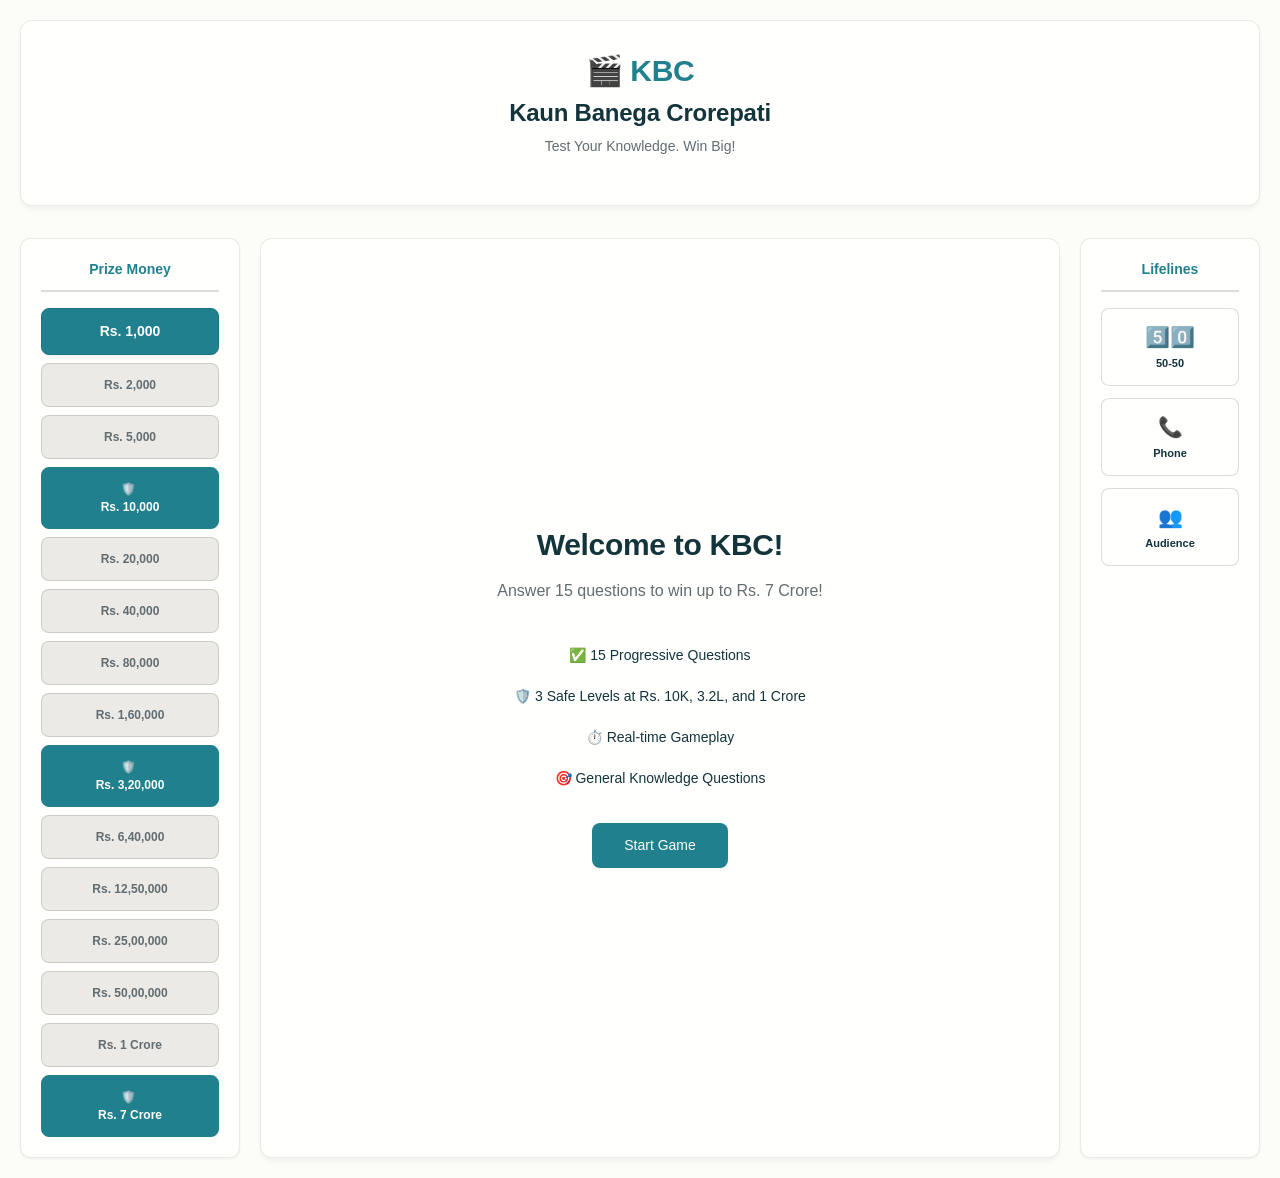
==== index.html @ 1e7955ed "Initial commit - KBC Game" ====
<!DOCTYPE html>
<html lang="en">
<head>
    <meta charset="UTF-8">
    <meta name="viewport" content="width=device-width, initial-scale=1.0">
    <title>Kaun Banega Crorepati - KBC Game</title>
    <link rel="stylesheet" href="style.css">
</head>
<body>
    <div class="container">
        <!-- Header Section -->
        <header class="header">
            <div class="header-content">
                <h1 class="logo">🎬 KBC</h1>
                <h2 class="title">Kaun Banega Crorepati</h2>
                <p class="tagline">Test Your Knowledge. Win Big!</p>
            </div>
        </header>

        <!-- Main Game Container -->
        <div class="game-wrapper">
            <!-- Left Side: Money Levels -->
            <aside class="levels-panel">
                <div class="levels-title">Prize Money</div>
                <div class="levels-container">
                    <div class="level-item current-level" data-level="0" data-amount="1000">
                        <span class="level-amount">Rs. 1,000</span>
                    </div>
                    <div class="level-item" data-level="1" data-amount="2000">
                        <span class="level-amount">Rs. 2,000</span>
                    </div>
                    <div class="level-item" data-level="2" data-amount="5000">
                        <span class="level-amount">Rs. 5,000</span>
                    </div>
                    <div class="level-item safe-level" data-level="3" data-amount="10000">
                        <span class="safe-badge">🛡️</span>
                        <span class="level-amount">Rs. 10,000</span>
                    </div>
                    <div class="level-item" data-level="4" data-amount="20000">
                        <span class="level-amount">Rs. 20,000</span>
                    </div>
                    <div class="level-item" data-level="5" data-amount="40000">
                        <span class="level-amount">Rs. 40,000</span>
                    </div>
                    <div class="level-item" data-level="6" data-amount="80000">
                        <span class="level-amount">Rs. 80,000</span>
                    </div>
                    <div class="level-item" data-level="7" data-amount="160000">
                        <span class="level-amount">Rs. 1,60,000</span>
                    </div>
                    <div class="level-item safe-level" data-level="8" data-amount="320000">
                         <span class="safe-badge">🛡️</span>
                        <span class="level-amount">Rs. 3,20,000</span>
                    </div>
                    <div class="level-item" data-level="9" data-amount="640000">
                        <span class="level-amount">Rs. 6,40,000</span>
                    </div>
                    <div class="level-item" data-level="10" data-amount="1250000">
                        <span class="level-amount">Rs. 12,50,000</span>
                    </div>
                    <div class="level-item" data-level="11" data-amount="2500000">
                        <span class="level-amount">Rs. 25,00,000</span>
                    </div>
                    <div class="level-item" data-level="12" data-amount="5000000">
                        <span class="level-amount">Rs. 50,00,000</span>
                    </div>
                    <div class="level-item" data-level="13" data-amount="10000000">
                        <span class="level-amount">Rs. 1 Crore</span>
                    </div>
                    <div class="level-item safe-level" data-level="14" data-amount="70000000">
                        <span class="safe-badge">🛡️</span>
                        <span class="level-amount">Rs. 7 Crore</span>
                    </div>
                </div>
            </aside>

            <!-- Center: Game Content -->
            <main class="game-content">
                <!-- Start Screen -->
                <section id="startScreen" class="screen active">
                    <div class="start-content">
                        <h2>Welcome to KBC!</h2>
                        <p class="description">Answer 15 questions to win up to Rs. 7 Crore!</p>
                        <ul class="features">
                            <li>✅ 15 Progressive Questions</li>
                            <li>🛡️ 3 Safe Levels at Rs. 10K, 3.2L, and 1 Crore</li>
                            <li>⏱️ Real-time Gameplay</li>
                            <li>🎯 General Knowledge Questions</li>
                        </ul>
                        <button class="btn btn-primary" id="startBtn">Start Game</button>
                    </div>
                </section>

                <!-- Quiz Screen -->
                <section id="quizScreen" class="screen">
                    <div class="question-container">
                        <div class="question-header">
                            <span id="questionNum" class="question-number">Question 1 of 15</span>
                            <span id="currentAmount" class="current-amount">Current: Rs. 1,000</span>
                        </div>
                        <h3 id="questionText" class="question-text">Loading question...</h3>
                    </div>

                    <div class="options-container">
                        <button class="option-btn" data-index="0">
                            <span class="option-label">A</span>
                            <span class="option-text" id="option0">Option 1</span>
                        </button>
                        <button class="option-btn" data-index="1">
                            <span class="option-label">B</span>
                            <span class="option-text" id="option1">Option 2</span>
                        </button>
                        <button class="option-btn" data-index="2">
                            <span class="option-label">C</span>
                            <span class="option-text" id="option2">Option 3</span>
                        </button>
                        <button class="option-btn" data-index="3">
                            <span class="option-label">D</span>
                            <span class="option-text" id="option3">Option 4</span>
                        </button>
                    </div>

                    <div class="controls">
                        <button class="btn btn-secondary" id="quitBtn">Quit Game</button>
                    </div>
                </section>

                <!-- Result Screen -->
                <section id="resultScreen" class="screen">
                    <div class="result-content">
                        <div id="resultIcon" class="result-icon">✅</div>
                        <h2 id="resultTitle">Congratulations!</h2>
                        <p id="resultMessage" class="result-message">Your answer is correct!</p>
                        <div class="result-amount">
                            <p>Amount Won</p>
                            <h3 id="resultAmount">Rs. 1,000</h3>
                        </div>
                        <button class="btn btn-primary" id="nextBtn">Next Question</button>
                    </div>
                </section>

                <!-- Game Over Screen -->
                <section id="gameOverScreen" class="screen">
                    <div class="gameover-content">
                        <div class="gameover-icon">🏆</div>
                        <h2 id="gameOverTitle">Game Over!</h2>
                        <p id="gameOverMessage">You've completed the game!</p>
                        <div class="final-amount">
                            <p>Total Winnings</p>
                            <h3 id="finalAmount">Rs. 1,000</h3>
                        </div>
                        <div class="safe-level-info" id="safeLevelInfo" style="display:none;">
                            <p>Safe Level Reached:</p>
                            <h4 id="safeLevelAmount">Rs. 10,000</h4>
                        </div>
                        <button class="btn btn-primary" id="restartBtn">Play Again</button>
                    </div>
                </section>
            </main>

            <!-- Right Side: Lifelines -->
            <aside class="lifelines-panel">
                <div class="lifelines-title">Lifelines</div>
                <div class="lifelines-container">
                    <button class="lifeline-btn" id="fiftyFiftyBtn" title="Remove 2 wrong options">
                        <span class="lifeline-icon">5️⃣0️⃣</span>
                        <span class="lifeline-name">50-50</span>
                    </button>
                    <button class="lifeline-btn" id="phoneBtn" title="Ask audience">
                        <span class="lifeline-icon">📞</span>
                        <span class="lifeline-name">Phone</span>
                    </button>
                    <button class="lifeline-btn" id="audienceBtn" title="Audience poll">
                        <span class="lifeline-icon">👥</span>
                        <span class="lifeline-name">Audience</span>
                    </button>
                </div>
            </aside>
        </div>
    </div>

    <script src="script.js"></script>
</body>
</html>
---- style.css ----
:root {
  /* Primitive Color Tokens */
  --color-white: rgba(255, 255, 255, 1);
  --color-black: rgba(0, 0, 0, 1);
  --color-cream-50: rgba(252, 252, 249, 1);
  --color-cream-100: rgba(255, 255, 253, 1);
  --color-gray-200: rgba(245, 245, 245, 1);
  --color-gray-300: rgba(167, 169, 169, 1);
  --color-gray-400: rgba(119, 124, 124, 1);
  --color-slate-500: rgba(98, 108, 113, 1);
  --color-brown-600: rgba(94, 82, 64, 1);
  --color-charcoal-700: rgba(31, 33, 33, 1);
  --color-charcoal-800: rgba(38, 40, 40, 1);
  --color-slate-900: rgba(19, 52, 59, 1);
  --color-teal-300: rgba(50, 184, 198, 1);
  --color-teal-400: rgba(45, 166, 178, 1);
  --color-teal-500: rgba(33, 128, 141, 1);
  --color-teal-600: rgba(29, 116, 128, 1);
  --color-teal-700: rgba(26, 104, 115, 1);
  --color-teal-800: rgba(41, 150, 161, 1);
  --color-red-400: rgba(255, 84, 89, 1);
  --color-red-500: rgba(192, 21, 47, 1);
  --color-orange-400: rgba(230, 129, 97, 1);
  --color-orange-500: rgba(168, 75, 47, 1);

  /* RGB versions for opacity control */
  --color-brown-600-rgb: 94, 82, 64;
  --color-teal-500-rgb: 33, 128, 141;
  --color-slate-900-rgb: 19, 52, 59;
  --color-slate-500-rgb: 98, 108, 113;
  --color-red-500-rgb: 192, 21, 47;
  --color-red-400-rgb: 255, 84, 89;
  --color-orange-500-rgb: 168, 75, 47;
  --color-orange-400-rgb: 230, 129, 97;

  /* Background color tokens (Light Mode) */
  --color-bg-1: rgba(59, 130, 246, 0.08); /* Light blue */
  --color-bg-2: rgba(245, 158, 11, 0.08); /* Light yellow */
  --color-bg-3: rgba(34, 197, 94, 0.08); /* Light green */
  --color-bg-4: rgba(239, 68, 68, 0.08); /* Light red */
  --color-bg-5: rgba(147, 51, 234, 0.08); /* Light purple */
  --color-bg-6: rgba(249, 115, 22, 0.08); /* Light orange */
  --color-bg-7: rgba(236, 72, 153, 0.08); /* Light pink */
  --color-bg-8: rgba(6, 182, 212, 0.08); /* Light cyan */

  /* Semantic Color Tokens (Light Mode) */
  --color-background: var(--color-cream-50);
  --color-surface: var(--color-cream-100);
  --color-text: var(--color-slate-900);
  --color-text-secondary: var(--color-slate-500);
  --color-primary: var(--color-teal-500);
  --color-primary-hover: var(--color-teal-600);
  --color-primary-active: var(--color-teal-700);
  --color-secondary: rgba(var(--color-brown-600-rgb), 0.12);
  --color-secondary-hover: rgba(var(--color-brown-600-rgb), 0.2);
  --color-secondary-active: rgba(var(--color-brown-600-rgb), 0.25);
  --color-border: rgba(var(--color-brown-600-rgb), 0.2);
  --color-btn-primary-text: var(--color-cream-50);
  --color-card-border: rgba(var(--color-brown-600-rgb), 0.12);
  --color-card-border-inner: rgba(var(--color-brown-600-rgb), 0.12);
  --color-error: var(--color-red-500);
  --color-success: var(--color-teal-500);
  --color-warning: var(--color-orange-500);
  --color-info: var(--color-slate-500);
  --color-focus-ring: rgba(var(--color-teal-500-rgb), 0.4);
  --color-select-caret: rgba(var(--color-slate-900-rgb), 0.8);

  /* Common style patterns */
  --focus-ring: 0 0 0 3px var(--color-focus-ring);
  --focus-outline: 2px solid var(--color-primary);
  --status-bg-opacity: 0.15;
  --status-border-opacity: 0.25;
  --select-caret-light: url("data:image/svg+xml,%3Csvg xmlns='http://www.w3.org/2000/svg' width='16' height='16' viewBox='0 0 24 24' fill='none' stroke='%23134252' stroke-width='2' stroke-linecap='round' stroke-linejoin='round'%3E%3Cpolyline points='6 9 12 15 18 9'%3E%3C/polyline%3E%3C/svg%3E");
  --select-caret-dark: url("data:image/svg+xml,%3Csvg xmlns='http://www.w3.org/2000/svg' width='16' height='16' viewBox='0 0 24 24' fill='none' stroke='%23f5f5f5' stroke-width='2' stroke-linecap='round' stroke-linejoin='round'%3E%3Cpolyline points='6 9 12 15 18 9'%3E%3C/polyline%3E%3C/svg%3E");

  /* RGB versions for opacity control */
  --color-success-rgb: 33, 128, 141;
  --color-error-rgb: 192, 21, 47;
  --color-warning-rgb: 168, 75, 47;
  --color-info-rgb: 98, 108, 113;

  /* Typography */
  --font-family-base: "FKGroteskNeue", "Geist", "Inter", -apple-system,
    BlinkMacSystemFont, "Segoe UI", Roboto, sans-serif;
  --font-family-mono: "Berkeley Mono", ui-monospace, SFMono-Regular, Menlo,
    Monaco, Consolas, monospace;
  --font-size-xs: 11px;
  --font-size-sm: 12px;
  --font-size-base: 14px;
  --font-size-md: 14px;
  --font-size-lg: 16px;
  --font-size-xl: 18px;
  --font-size-2xl: 20px;
  --font-size-3xl: 24px;
  --font-size-4xl: 30px;
  --font-weight-normal: 400;
  --font-weight-medium: 500;
  --font-weight-semibold: 550;
  --font-weight-bold: 600;
  --line-height-tight: 1.2;
  --line-height-normal: 1.5;
  --letter-spacing-tight: -0.01em;

  /* Spacing */
  --space-0: 0;
  --space-1: 1px;
  --space-2: 2px;
  --space-4: 4px;
  --space-6: 6px;
  --space-8: 8px;
  --space-10: 10px;
  --space-12: 12px;
  --space-16: 16px;
  --space-20: 20px;
  --space-24: 24px;
  --space-32: 32px;

  /* Border Radius */
  --radius-sm: 6px;
  --radius-base: 8px;
  --radius-md: 10px;
  --radius-lg: 12px;
  --radius-full: 9999px;

  /* Shadows */
  --shadow-xs: 0 1px 2px rgba(0, 0, 0, 0.02);
  --shadow-sm: 0 1px 3px rgba(0, 0, 0, 0.04), 0 1px 2px rgba(0, 0, 0, 0.02);
  --shadow-md: 0 4px 6px -1px rgba(0, 0, 0, 0.04),
    0 2px 4px -1px rgba(0, 0, 0, 0.02);
  --shadow-lg: 0 10px 15px -3px rgba(0, 0, 0, 0.04),
    0 4px 6px -2px rgba(0, 0, 0, 0.02);
  --shadow-inset-sm: inset 0 1px 0 rgba(255, 255, 255, 0.15),
    inset 0 -1px 0 rgba(0, 0, 0, 0.03);

  /* Animation */
  --duration-fast: 150ms;
  --duration-normal: 250ms;
  --ease-standard: cubic-bezier(0.16, 1, 0.3, 1);

  /* Layout */
  --container-sm: 640px;
  --container-md: 768px;
  --container-lg: 1024px;
  --container-xl: 1280px;
}

/* Dark mode colors */
@media (prefers-color-scheme: dark) {
  :root {
    /* RGB versions for opacity control (Dark Mode) */
    --color-gray-400-rgb: 119, 124, 124;
    --color-teal-300-rgb: 50, 184, 198;
    --color-gray-300-rgb: 167, 169, 169;
    --color-gray-200-rgb: 245, 245, 245;

    /* Background color tokens (Dark Mode) */
    --color-bg-1: rgba(29, 78, 216, 0.15); /* Dark blue */
    --color-bg-2: rgba(180, 83, 9, 0.15); /* Dark yellow */
    --color-bg-3: rgba(21, 128, 61, 0.15); /* Dark green */
    --color-bg-4: rgba(185, 28, 28, 0.15); /* Dark red */
    --color-bg-5: rgba(107, 33, 168, 0.15); /* Dark purple */
    --color-bg-6: rgba(194, 65, 12, 0.15); /* Dark orange */
    --color-bg-7: rgba(190, 24, 93, 0.15); /* Dark pink */
    --color-bg-8: rgba(8, 145, 178, 0.15); /* Dark cyan */

    /* Semantic Color Tokens (Dark Mode) */
    --color-background: var(--color-charcoal-700);
    --color-surface: var(--color-charcoal-800);
    --color-text: var(--color-gray-200);
    --color-text-secondary: rgba(var(--color-gray-300-rgb), 0.7);
    --color-primary: var(--color-teal-300);
    --color-primary-hover: var(--color-teal-400);
    --color-primary-active: var(--color-teal-800);
    --color-secondary: rgba(var(--color-gray-400-rgb), 0.15);
    --color-secondary-hover: rgba(var(--color-gray-400-rgb), 0.25);
    --color-secondary-active: rgba(var(--color-gray-400-rgb), 0.3);
    --color-border: rgba(var(--color-gray-400-rgb), 0.3);
    --color-error: var(--color-red-400);
    --color-success: var(--color-teal-300);
    --color-warning: var(--color-orange-400);
    --color-info: var(--color-gray-300);
    --color-focus-ring: rgba(var(--color-teal-300-rgb), 0.4);
    --color-btn-primary-text: var(--color-slate-900);
    --color-card-border: rgba(var(--color-gray-400-rgb), 0.2);
    --color-card-border-inner: rgba(var(--color-gray-400-rgb), 0.15);
    --shadow-inset-sm: inset 0 1px 0 rgba(255, 255, 255, 0.1),
      inset 0 -1px 0 rgba(0, 0, 0, 0.15);
    --button-border-secondary: rgba(var(--color-gray-400-rgb), 0.2);
    --color-border-secondary: rgba(var(--color-gray-400-rgb), 0.2);
    --color-select-caret: rgba(var(--color-gray-200-rgb), 0.8);

    /* Common style patterns - updated for dark mode */
    --focus-ring: 0 0 0 3px var(--color-focus-ring);
    --focus-outline: 2px solid var(--color-primary);
    --status-bg-opacity: 0.15;
    --status-border-opacity: 0.25;
    --select-caret-light: url("data:image/svg+xml,%3Csvg xmlns='http://www.w3.org/2000/svg' width='16' height='16' viewBox='0 0 24 24' fill='none' stroke='%23134252' stroke-width='2' stroke-linecap='round' stroke-linejoin='round'%3E%3Cpolyline points='6 9 12 15 18 9'%3E%3C/polyline%3E%3C/svg%3E");
    --select-caret-dark: url("data:image/svg+xml,%3Csvg xmlns='http://www.w3.org/2000/svg' width='16' height='16' viewBox='0 0 24 24' fill='none' stroke='%23f5f5f5' stroke-width='2' stroke-linecap='round' stroke-linejoin='round'%3E%3Cpolyline points='6 9 12 15 18 9'%3E%3C/polyline%3E%3C/svg%3E");

    /* RGB versions for dark mode */
    --color-success-rgb: var(--color-teal-300-rgb);
    --color-error-rgb: var(--color-red-400-rgb);
    --color-warning-rgb: var(--color-orange-400-rgb);
    --color-info-rgb: var(--color-gray-300-rgb);
  }
}

/* Data attribute for manual theme switching */
[data-color-scheme="dark"] {
  /* RGB versions for opacity control (dark mode) */
  --color-gray-400-rgb: 119, 124, 124;
  --color-teal-300-rgb: 50, 184, 198;
  --color-gray-300-rgb: 167, 169, 169;
  --color-gray-200-rgb: 245, 245, 245;

  /* Colorful background palette - Dark Mode */
  --color-bg-1: rgba(29, 78, 216, 0.15); /* Dark blue */
  --color-bg-2: rgba(180, 83, 9, 0.15); /* Dark yellow */
  --color-bg-3: rgba(21, 128, 61, 0.15); /* Dark green */
  --color-bg-4: rgba(185, 28, 28, 0.15); /* Dark red */
  --color-bg-5: rgba(107, 33, 168, 0.15); /* Dark purple */
  --color-bg-6: rgba(194, 65, 12, 0.15); /* Dark orange */
  --color-bg-7: rgba(190, 24, 93, 0.15); /* Dark pink */
  --color-bg-8: rgba(8, 145, 178, 0.15); /* Dark cyan */

  /* Semantic Color Tokens (Dark Mode) */
  --color-background: var(--color-charcoal-700);
  --color-surface: var(--color-charcoal-800);
  --color-text: var(--color-gray-200);
  --color-text-secondary: rgba(var(--color-gray-300-rgb), 0.7);
  --color-primary: var(--color-teal-300);
  --color-primary-hover: var(--color-teal-400);
  --color-primary-active: var(--color-teal-800);
  --color-secondary: rgba(var(--color-gray-400-rgb), 0.15);
  --color-secondary-hover: rgba(var(--color-gray-400-rgb), 0.25);
  --color-secondary-active: rgba(var(--color-gray-400-rgb), 0.3);
  --color-border: rgba(var(--color-gray-400-rgb), 0.3);
  --color-error: var(--color-red-400);
  --color-success: var(--color-teal-300);
  --color-warning: var(--color-orange-400);
  --color-info: var(--color-gray-300);
  --color-focus-ring: rgba(var(--color-teal-300-rgb), 0.4);
  --color-btn-primary-text: var(--color-slate-900);
  --color-card-border: rgba(var(--color-gray-400-rgb), 0.15);
  --color-card-border-inner: rgba(var(--color-gray-400-rgb), 0.15);
  --shadow-inset-sm: inset 0 1px 0 rgba(255, 255, 255, 0.1),
    inset 0 -1px 0 rgba(0, 0, 0, 0.15);
  --color-border-secondary: rgba(var(--color-gray-400-rgb), 0.2);
  --color-select-caret: rgba(var(--color-gray-200-rgb), 0.8);

  /* Common style patterns - updated for dark mode */
  --focus-ring: 0 0 0 3px var(--color-focus-ring);
  --focus-outline: 2px solid var(--color-primary);
  --status-bg-opacity: 0.15;
  --status-border-opacity: 0.25;
  --select-caret-light: url("data:image/svg+xml,%3Csvg xmlns='http://www.w3.org/2000/svg' width='16' height='16' viewBox='0 0 24 24' fill='none' stroke='%23134252' stroke-width='2' stroke-linecap='round' stroke-linejoin='round'%3E%3Cpolyline points='6 9 12 15 18 9'%3E%3C/polyline%3E%3C/svg%3E");
  --select-caret-dark: url("data:image/svg+xml,%3Csvg xmlns='http://www.w3.org/2000/svg' width='16' height='16' viewBox='0 0 24 24' fill='none' stroke='%23f5f5f5' stroke-width='2' stroke-linecap='round' stroke-linejoin='round'%3E%3Cpolyline points='6 9 12 15 18 9'%3E%3C/polyline%3E%3C/svg%3E");

  /* RGB versions for dark mode */
  --color-success-rgb: var(--color-teal-300-rgb);
  --color-error-rgb: var(--color-red-400-rgb);
  --color-warning-rgb: var(--color-orange-400-rgb);
  --color-info-rgb: var(--color-gray-300-rgb);
}

[data-color-scheme="light"] {
  /* RGB versions for opacity control (light mode) */
  --color-brown-600-rgb: 94, 82, 64;
  --color-teal-500-rgb: 33, 128, 141;
  --color-slate-900-rgb: 19, 52, 59;

  /* Semantic Color Tokens (Light Mode) */
  --color-background: var(--color-cream-50);
  --color-surface: var(--color-cream-100);
  --color-text: var(--color-slate-900);
  --color-text-secondary: var(--color-slate-500);
  --color-primary: var(--color-teal-500);
  --color-primary-hover: var(--color-teal-600);
  --color-primary-active: var(--color-teal-700);
  --color-secondary: rgba(var(--color-brown-600-rgb), 0.12);
  --color-secondary-hover: rgba(var(--color-brown-600-rgb), 0.2);
  --color-secondary-active: rgba(var(--color-brown-600-rgb), 0.25);
  --color-border: rgba(var(--color-brown-600-rgb), 0.2);
  --color-btn-primary-text: var(--color-cream-50);
  --color-card-border: rgba(var(--color-brown-600-rgb), 0.12);
  --color-card-border-inner: rgba(var(--color-brown-600-rgb), 0.12);
  --color-error: var(--color-red-500);
  --color-success: var(--color-teal-500);
  --color-warning: var(--color-orange-500);
  --color-info: var(--color-slate-500);
  --color-focus-ring: rgba(var(--color-teal-500-rgb), 0.4);

  /* RGB versions for light mode */
  --color-success-rgb: var(--color-teal-500-rgb);
  --color-error-rgb: var(--color-red-500-rgb);
  --color-warning-rgb: var(--color-orange-500-rgb);
  --color-info-rgb: var(--color-slate-500-rgb);
}

/* Base styles */
html {
  font-size: var(--font-size-base);
  font-family: var(--font-family-base);
  line-height: var(--line-height-normal);
  color: var(--color-text);
  background-color: var(--color-background);
  -webkit-font-smoothing: antialiased;
  box-sizing: border-box;
}

body {
  margin: 0;
  padding: 0;
}

*,
*::before,
*::after {
  box-sizing: inherit;
}

/* Typography */
h1,
h2,
h3,
h4,
h5,
h6 {
  margin: 0;
  font-weight: var(--font-weight-semibold);
  line-height: var(--line-height-tight);
  color: var(--color-text);
  letter-spacing: var(--letter-spacing-tight);
}

h1 {
  font-size: var(--font-size-4xl);
}
h2 {
  font-size: var(--font-size-3xl);
}
h3 {
  font-size: var(--font-size-2xl);
}
h4 {
  font-size: var(--font-size-xl);
}
h5 {
  font-size: var(--font-size-lg);
}
h6 {
  font-size: var(--font-size-md);
}

p {
  margin: 0 0 var(--space-16) 0;
}

a {
  color: var(--color-primary);
  text-decoration: none;
  transition: color var(--duration-fast) var(--ease-standard);
}

a:hover {
  color: var(--color-primary-hover);
}

code,
pre {
  font-family: var(--font-family-mono);
  font-size: calc(var(--font-size-base) * 0.95);
  background-color: var(--color-secondary);
  border-radius: var(--radius-sm);
}

code {
  padding: var(--space-1) var(--space-4);
}

pre {
  padding: var(--space-16);
  margin: var(--space-16) 0;
  overflow: auto;
  border: 1px solid var(--color-border);
}

pre code {
  background: none;
  padding: 0;
}

/* Buttons */
.btn {
  display: inline-flex;
  align-items: center;
  justify-content: center;
  padding: var(--space-8) var(--space-16);
  border-radius: var(--radius-base);
  font-size: var(--font-size-base);
  font-weight: 500;
  line-height: 1.5;
  cursor: pointer;
  transition: all var(--duration-normal) var(--ease-standard);
  border: none;
  text-decoration: none;
  position: relative;
}

.btn:focus-visible {
  outline: none;
  box-shadow: var(--focus-ring);
}

.btn--primary {
  background: var(--color-primary);
  color: var(--color-btn-primary-text);
}

.btn--primary:hover {
  background: var(--color-primary-hover);
}

.btn--primary:active {
  background: var(--color-primary-active);
}

.btn--secondary {
  background: var(--color-secondary);
  color: var(--color-text);
}

.btn--secondary:hover {
  background: var(--color-secondary-hover);
}

.btn--secondary:active {
  background: var(--color-secondary-active);
}

.btn--outline {
  background: transparent;
  border: 1px solid var(--color-border);
  color: var(--color-text);
}

.btn--outline:hover {
  background: var(--color-secondary);
}

.btn--sm {
  padding: var(--space-4) var(--space-12);
  font-size: var(--font-size-sm);
  border-radius: var(--radius-sm);
}

.btn--lg {
  padding: var(--space-10) var(--space-20);
  font-size: var(--font-size-lg);
  border-radius: var(--radius-md);
}

.btn--full-width {
  width: 100%;
}

.btn:disabled {
  opacity: 0.5;
  cursor: not-allowed;
}

/* Form elements */
.form-control {
  display: block;
  width: 100%;
  padding: var(--space-8) var(--space-12);
  font-size: var(--font-size-md);
  line-height: 1.5;
  color: var(--color-text);
  background-color: var(--color-surface);
  border: 1px solid var(--color-border);
  border-radius: var(--radius-base);
  transition: border-color var(--duration-fast) var(--ease-standard),
    box-shadow var(--duration-fast) var(--ease-standard);
}

textarea.form-control {
  font-family: var(--font-family-base);
  font-size: var(--font-size-base);
}

select.form-control {
  padding: var(--space-8) var(--space-12);
  -webkit-appearance: none;
  -moz-appearance: none;
  appearance: none;
  background-image: var(--select-caret-light);
  background-repeat: no-repeat;
  background-position: right var(--space-12) center;
  background-size: 16px;
  padding-right: var(--space-32);
}

/* Add a dark mode specific caret */
@media (prefers-color-scheme: dark) {
  select.form-control {
    background-image: var(--select-caret-dark);
  }
}

/* Also handle data-color-scheme */
[data-color-scheme="dark"] select.form-control {
  background-image: var(--select-caret-dark);
}

[data-color-scheme="light"] select.form-control {
  background-image: var(--select-caret-light);
}

.form-control:focus {
  border-color: var(--color-primary);
  outline: var(--focus-outline);
}

.form-label {
  display: block;
  margin-bottom: var(--space-8);
  font-weight: var(--font-weight-medium);
  font-size: var(--font-size-sm);
}

.form-group {
  margin-bottom: var(--space-16);
}

/* Card component */
.card {
  background-color: var(--color-surface);
  border-radius: var(--radius-lg);
  border: 1px solid var(--color-card-border);
  box-shadow: var(--shadow-sm);
  overflow: hidden;
  transition: box-shadow var(--duration-normal) var(--ease-standard);
}

.card:hover {
  box-shadow: var(--shadow-md);
}

.card__body {
  padding: var(--space-16);
}

.card__header,
.card__footer {
  padding: var(--space-16);
  border-bottom: 1px solid var(--color-card-border-inner);
}

/* Status indicators - simplified with CSS variables */
.status {
  display: inline-flex;
  align-items: center;
  padding: var(--space-6) var(--space-12);
  border-radius: var(--radius-full);
  font-weight: var(--font-weight-medium);
  font-size: var(--font-size-sm);
}

.status--success {
  background-color: rgba(
    var(--color-success-rgb, 33, 128, 141),
    var(--status-bg-opacity)
  );
  color: var(--color-success);
  border: 1px solid
    rgba(var(--color-success-rgb, 33, 128, 141), var(--status-border-opacity));
}

.status--error {
  background-color: rgba(
    var(--color-error-rgb, 192, 21, 47),
    var(--status-bg-opacity)
  );
  color: var(--color-error);
  border: 1px solid
    rgba(var(--color-error-rgb, 192, 21, 47), var(--status-border-opacity));
}

.status--warning {
  background-color: rgba(
    var(--color-warning-rgb, 168, 75, 47),
    var(--status-bg-opacity)
  );
  color: var(--color-warning);
  border: 1px solid
    rgba(var(--color-warning-rgb, 168, 75, 47), var(--status-border-opacity));
}

.status--info {
  background-color: rgba(
    var(--color-info-rgb, 98, 108, 113),
    var(--status-bg-opacity)
  );
  color: var(--color-info);
  border: 1px solid
    rgba(var(--color-info-rgb, 98, 108, 113), var(--status-border-opacity));
}

/* Container layout */
.container {
  width: 100%;
  margin-right: auto;
  margin-left: auto;
  padding-right: var(--space-16);
  padding-left: var(--space-16);
}

@media (min-width: 640px) {
  .container {
    max-width: var(--container-sm);
  }
}
@media (min-width: 768px) {
  .container {
    max-width: var(--container-md);
  }
}
@media (min-width: 1024px) {
  .container {
    max-width: var(--container-lg);
  }
}
@media (min-width: 1280px) {
  .container {
    max-width: var(--container-xl);
  }
}

/* Utility classes */
.flex {
  display: flex;
}
.flex-col {
  flex-direction: column;
}
.items-center {
  align-items: center;
}
.justify-center {
  justify-content: center;
}
.justify-between {
  justify-content: space-between;
}
.gap-4 {
  gap: var(--space-4);
}
.gap-8 {
  gap: var(--space-8);
}
.gap-16 {
  gap: var(--space-16);
}

.m-0 {
  margin: 0;
}
.mt-8 {
  margin-top: var(--space-8);
}
.mb-8 {
  margin-bottom: var(--space-8);
}
.mx-8 {
  margin-left: var(--space-8);
  margin-right: var(--space-8);
}
.my-8 {
  margin-top: var(--space-8);
  margin-bottom: var(--space-8);
}

.p-0 {
  padding: 0;
}
.py-8 {
  padding-top: var(--space-8);
  padding-bottom: var(--space-8);
}
.px-8 {
  padding-left: var(--space-8);
  padding-right: var(--space-8);
}
.py-16 {
  padding-top: var(--space-16);
  padding-bottom: var(--space-16);
}
.px-16 {
  padding-left: var(--space-16);
  padding-right: var(--space-16);
}

.block {
  display: block;
}
.hidden {
  display: none;
}

/* Accessibility */
.sr-only {
  position: absolute;
  width: 1px;
  height: 1px;
  padding: 0;
  margin: -1px;
  overflow: hidden;
  clip: rect(0, 0, 0, 0);
  white-space: nowrap;
  border-width: 0;
}

:focus-visible {
  outline: var(--focus-outline);
  outline-offset: 2px;
}

/* Dark mode specifics */
[data-color-scheme="dark"] .btn--outline {
  border: 1px solid var(--color-border-secondary);
}

@font-face {
  font-family: 'FKGroteskNeue';
  src: url('https://r2cdn.perplexity.ai/fonts/FKGroteskNeue.woff2')
    format('woff2');
}

/* END PERPLEXITY DESIGN SYSTEM */
* {
    margin: 0;
    padding: 0;
    box-sizing: border-box;
}

body {
    font-family: var(--font-family-base);
    background: var(--color-background);
    min-height: 100vh;
    color: var(--color-text);
}

.container {
    max-width: 1400px;
    margin: 0 auto;
    padding: var(--space-20);
}

/* Header Styles */
.header {
    background: var(--color-surface);
    border-radius: var(--radius-lg);
    padding: var(--space-32);
    text-align: center;
    margin-bottom: var(--space-32);
    box-shadow: var(--shadow-md);
    border: 1px solid var(--color-card-border);
}

.logo {
    font-size: var(--font-size-4xl);
    font-weight: var(--font-weight-bold);
    color: var(--color-primary);
    letter-spacing: var(--letter-spacing-tight);
}

.title {
    font-size: var(--font-size-3xl);
    color: var(--color-text);
    margin-top: var(--space-10);
    font-weight: var(--font-weight-semibold);
}

.tagline {
    font-size: var(--font-size-base);
    color: var(--color-text-secondary);
    margin-top: var(--space-8);
    font-weight: var(--font-weight-medium);
}

/* Game Wrapper */
.game-wrapper {
    display: grid;
    grid-template-columns: 220px 1fr 180px;
    gap: var(--space-20);
    min-height: 600px;
}

/* Levels Panel */
.levels-panel {
    background: var(--color-surface);
    border-radius: var(--radius-md);
    padding: var(--space-20);
    box-shadow: var(--shadow-sm);
    border: 1px solid var(--color-card-border);
    display: flex;
    flex-direction: column;
}

.levels-title {
    font-size: var(--font-size-base);
    font-weight: var(--font-weight-semibold);
    color: var(--color-primary);
    text-align: center;
    margin-bottom: var(--space-16);
    padding-bottom: var(--space-10);
    border-bottom: 2px solid var(--color-border);
}

.levels-container {
    flex: 1;
    display: flex;
    flex-direction: column;
    gap: var(--space-8);
    overflow-y: auto;
}

.level-item {
    padding: var(--space-12);
    border-radius: var(--radius-base);
    font-size: var(--font-size-sm);
    font-weight: var(--font-weight-semibold);
    background: var(--color-secondary);
    border: 1px solid var(--color-border);
    cursor: pointer;
    transition: all var(--duration-normal) var(--ease-standard);
    text-align: center;
    color: var(--color-text-secondary);
}

.level-item:hover {
    background: var(--color-secondary-hover);
    transform: translateX(5px);
}

.level-item.current-level {
    background: var(--color-primary);
    color: var(--color-btn-primary-text);
    border: 1px solid var(--color-primary-hover);
    box-shadow: var(--shadow-md);
    font-size: var(--font-size-md);
}

.level-item.safe-level {
    background: var(--color-success);
    color: var(--color-btn-primary-text);
    border: 1px solid var(--color-success);
}

.safe-badge {
    margin-right: var(--space-4);
}

.level-amount {
    display: block;
    word-break: break-word;
}

/* Game Content */
.game-content {
    background: var(--color-surface);
    border-radius: var(--radius-lg);
    padding: var(--space-32);
    box-shadow: var(--shadow-md);
    border: 1px solid var(--color-card-border);
    display: flex;
    align-items: center;
    justify-content: center;
}

.screen {
    display: none;
    width: 100%;
    animation: fadeIn 0.5s var(--ease-standard);
}

.screen.active {
    display: block;
}

@keyframes fadeIn {
    from {
        opacity: 0;
        transform: translateY(10px);
    }
    to {
        opacity: 1;
        transform: translateY(0);
    }
}

/* Start Screen */
.start-content {
    text-align: center;
    width: 100%;
}

.start-content h2 {
    font-size: var(--font-size-4xl);
    color: var(--color-text);
    margin-bottom: var(--space-16);
    font-weight: var(--font-weight-semibold);
}

.description {
    font-size: var(--font-size-lg);
    color: var(--color-text-secondary);
    margin-bottom: var(--space-32);
    line-height: var(--line-height-normal);
}

.features {
    list-style: none;
    margin: var(--space-24) 0;
    font-size: var(--font-size-base);
}

.features li {
    padding: var(--space-10) 0;
    color: var(--color-text);
    font-weight: var(--font-weight-medium);
}

/* Question Screen */
.question-container {
    width: 100%;
    margin-bottom: var(--space-32);
}

.question-header {
    display: flex;
    justify-content: space-between;
    align-items: center;
    margin-bottom: var(--space-20);
    padding-bottom: var(--space-16);
    border-bottom: 1px solid var(--color-border);
}

.question-number {
    font-size: var(--font-size-sm);
    color: var(--color-text-secondary);
    font-weight: var(--font-weight-semibold);
}

.current-amount {
    font-size: var(--font-size-sm);
    color: var(--color-primary);
    font-weight: var(--font-weight-bold);
}

.question-text {
    font-size: var(--font-size-2xl);
    color: var(--color-text);
    line-height: var(--line-height-normal);
    margin: 0;
    font-weight: var(--font-weight-medium);
}

/* Options Container */
.options-container {
    display: grid;
    grid-template-columns: 1fr 1fr;
    gap: var(--space-16);
    margin-bottom: var(--space-32);
}

.option-btn {
    padding: var(--space-20);
    border: 1px solid var(--color-border);
    border-radius: var(--radius-md);
    background: var(--color-surface);
    cursor: pointer;
    display: flex;
    align-items: center;
    gap: var(--space-16);
    transition: all var(--duration-normal) var(--ease-standard);
    font-size: var(--font-size-base);
}

.option-btn:hover {
    border-color: var(--color-primary);
    background: var(--color-secondary);
    transform: translateY(-2px);
    box-shadow: var(--shadow-md);
}

.option-btn.disabled {
    opacity: 0.5;
    pointer-events: none;
}


.option-btn.hidden {
    opacity: 0;
    pointer-events: none;
    display: none;
}

.option-btn.selected {
    border-color: var(--color-primary);
    background: var(--color-secondary);
    font-weight: var(--font-weight-semibold);
}

.option-btn.correct {
    border-color: var(--color-success);
    background: rgba(var(--color-success-rgb), 0.1);
    color: var(--color-success);
}

.option-btn.wrong {
    border-color: var(--color-error);
    background: rgba(var(--color-error-rgb), 0.1);
    color: var(--color-error);
}

.option-label {
    display: flex;
    align-items: center;
    justify-content: center;
    width: 40px;
    height: 40px;
    background: var(--color-primary);
    color: var(--color-btn-primary-text);
    border-radius: var(--radius-full);
    font-weight: var(--font-weight-bold);
    flex-shrink: 0;
}

.option-btn.selected .option-label,
.option-btn.correct .option-label,
.option-btn.wrong .option-label {
    background: inherit;
    color: inherit;
}

.option-text {
    text-align: left;
    line-height: var(--line-height-normal);
}

/* Result Screen */
.result-content,
.gameover-content {
    text-align: center;
    width: 100%;
}

.result-icon {
    font-size: 80px;
    margin-bottom: var(--space-20);
    animation: bounce 0.6s var(--ease-standard);
}

@keyframes bounce {
    0%, 100% { transform: translateY(0); }
    50% { transform: translateY(-20px); }
}

.result-content h2,
.gameover-content h2 {
    font-size: var(--font-size-4xl);
    color: var(--color-text);
    margin-bottom: var(--space-10);
    font-weight: var(--font-weight-semibold);
}

.result-message {
    font-size: var(--font-size-lg);
    color: var(--color-text-secondary);
    margin-bottom: var(--space-32);
    line-height: var(--line-height-normal);
}

.result-amount,
.final-amount {
    background: var(--color-secondary);
    padding: var(--space-20);
    border-radius: var(--radius-md);
    margin-bottom: var(--space-32);
    border: 1px solid var(--color-border);
}

.result-amount p,
.final-amount p {
    font-size: var(--font-size-sm);
    color: var(--color-text-secondary);
    margin-bottom: var(--space-10);
}

.result-amount h3,
.final-amount h3 {
    font-size: var(--font-size-3xl);
    color: var(--color-primary);
    margin: 0;
    font-weight: var(--font-weight-bold);
}

.gameover-icon {
    font-size: 80px;
    margin-bottom: var(--space-20);
}

.safe-level-info {
    background: rgba(var(--color-success-rgb), 0.1);
    padding: var(--space-20);
    border-radius: var(--radius-md);
    margin-bottom: var(--space-32);
    color: var(--color-success);
    border: 1px solid var(--color-success);
}

.safe-level-info p {
    margin: 0 0 var(--space-10) 0;
    font-size: var(--font-size-sm);
}

.safe-level-info h4 {
    margin: 0;
    font-size: var(--font-size-2xl);
    font-weight: var(--font-weight-bold);
}

/* Buttons */
.btn {
    padding: var(--space-12) var(--space-32);
    border: none;
    border-radius: var(--radius-base);
    font-size: var(--font-size-base);
    font-weight: var(--font-weight-medium);
    cursor: pointer;
    transition: all var(--duration-normal) var(--ease-standard);
}

.btn-primary {
    background: var(--color-primary);
    color: var(--color-btn-primary-text);
}

.btn-primary:hover {
    background: var(--color-primary-hover);
    transform: translateY(-2px);
    box-shadow: var(--shadow-md);
}

.btn-primary:active {
    background: var(--color-primary-active);
}

.btn-primary:focus-visible {
    outline: none;
    box-shadow: var(--focus-ring);
}

.btn-secondary {
    background: var(--color-secondary);
    color: var(--color-text);
    border: 1px solid var(--color-border);
}

.btn-secondary:hover {
    background: var(--color-secondary-hover);
}

.btn-secondary:active {
    background: var(--color-secondary-active);
}

.btn-secondary:focus-visible {
    outline: none;
    box-shadow: var(--focus-ring);
}

.controls {
    display: flex;
    justify-content: center;
    gap: var(--space-16);
}

/* Lifelines Panel */
.lifelines-panel {
    background: var(--color-surface);
    border-radius: var(--radius-md);
    padding: var(--space-20);
    box-shadow: var(--shadow-sm);
    border: 1px solid var(--color-card-border);
    display: flex;
    flex-direction: column;
}

.lifelines-title {
    font-size: var(--font-size-base);
    font-weight: var(--font-weight-semibold);
    color: var(--color-primary);
    text-align: center;
    margin-bottom: var(--space-16);
    padding-bottom: var(--space-10);
    border-bottom: 2px solid var(--color-border);
}

.lifelines-container {
    display: flex;
    flex-direction: column;
    gap: var(--space-12);
}

.lifeline-btn {
    padding: var(--space-16);
    border: 1px solid var(--color-border);
    border-radius: var(--radius-base);
    background: var(--color-surface);
    cursor: pointer;
    transition: all var(--duration-normal) var(--ease-standard);
    display: flex;
    flex-direction: column;
    align-items: center;
    gap: var(--space-8);
}

.lifeline-btn:hover:not(:disabled) {
    border-color: var(--color-primary);
    background: var(--color-secondary);
    transform: translateY(-2px);
}

.lifeline-btn:disabled {
    opacity: 0.4;
    cursor: not-allowed;
    background: var(--color-secondary);
}

.lifeline-icon {
    font-size: var(--font-size-2xl);
}

.lifeline-name {
    font-size: var(--font-size-xs);
    font-weight: var(--font-weight-semibold);
    color: var(--color-text);
}

.lifeline-btn:disabled .lifeline-name {
    color: var(--color-text-secondary);
}

/* Responsive Design */
@media (max-width: 1024px) {
    .game-wrapper {
        grid-template-columns: 1fr;
    }

    .levels-panel,
    .lifelines-panel {
        display: none;
    }

    .options-container {
        grid-template-columns: 1fr;
    }
}

@media (max-width: 768px) {
    .container {
        padding: var(--space-10);
    }

    .header {
        padding: var(--space-20);
        margin-bottom: var(--space-20);
    }

    .logo {
        font-size: var(--font-size-3xl);
    }

    .title {
        font-size: var(--font-size-2xl);
    }

    .game-content {
        padding: var(--space-20);
    }

    .question-text {
        font-size: var(--font-size-lg);
    }

    .option-btn {
        padding: var(--space-16);
        font-size: var(--font-size-sm);
    }

    .result-icon,
    .gameover-icon {
        font-size: 60px;
    }
}

@media (max-width: 480px) {
    .container {
        padding: var(--space-8);
    }

    .header {
        padding: var(--space-16);
        margin-bottom: var(--space-16);
        border-radius: var(--radius-base);
    }

    .logo {
        font-size: var(--font-size-2xl);
    }

    .title {
        font-size: var(--font-size-xl);
    }

    .tagline {
        font-size: var(--font-size-sm);
    }

    .game-content {
        padding: var(--space-16);
        border-radius: var(--radius-base);
    }

    .start-content h2 {
        font-size: var(--font-size-2xl);
    }

    .description {
        font-size: var(--font-size-base);
    }

    .features {
        font-size: var(--font-size-sm);
    }

    .question-text {
        font-size: var(--font-size-base);
    }

    .option-btn {
        padding: var(--space-12);
        gap: var(--space-12);
    }

    .option-label {
        width: 32px;
        height: 32px;
        font-size: var(--font-size-sm);
    }

    .option-text {
        font-size: var(--font-size-sm);
    }

    .result-content h2,
    .gameover-content h2 {
        font-size: var(--font-size-2xl);
    }

    .result-message {
        font-size: var(--font-size-base);
    }

    .result-amount h3,
    .final-amount h3 {
        font-size: var(--font-size-xl);
    }

    .result-icon,
    .gameover-icon {
        font-size: 48px;
    }

    .btn {
        padding: var(--space-10) var(--space-20);
        font-size: var(--font-size-sm);
    }

    .controls {
        flex-direction: column;
        gap: var(--space-12);
    }

    .controls .btn {
        width: 100%;
    }
}

/* Scrollbar Styling */
.levels-container::-webkit-scrollbar {
    width: 6px;
}

.levels-container::-webkit-scrollbar-track {
    background: var(--color-secondary);
    border-radius: var(--radius-md);
}

.levels-container::-webkit-scrollbar-thumb {
    background: var(--color-primary);
    border-radius: var(--radius-md);
}

.levels-container::-webkit-scrollbar-thumb:hover {
    background: var(--color-primary-hover);
}
@keyframes fadeOut {
    from { opacity: 1; transform: scale(1); }
    to { opacity: 0; transform: scale(0.8); }
}

.lifeline-modal {
    position: fixed;
    top: 0;
    left: 0;
    width: 100%;
    height: 100%;
    background: rgba(0, 0, 0, 0.7);
    display: flex;
    align-items: center;
    justify-content: center;
    z-index: 1000;
    animation: modalFadeIn 0.3s ease;
}

@keyframes modalFadeIn {
    from { opacity: 0; }
    to { opacity: 1; }
}

.lifeline-modal-content {
    background: white;
    border-radius: 15px;
    box-shadow: 0 20px 60px rgba(0, 0, 0, 0.3);
    max-width: 500px;
    width: 90%;
}

.modal-header {
    display: flex;
    align-items: center;
    gap: 15px;
    padding: 20px;
    border-bottom: 2px solid #e0e0e0;
    background: linear-gradient(135deg, #667eea 0%, #764ba2 100%);
    color: white;
    border-radius: 15px 15px 0 0;
}

.modal-icon { font-size: 32px; }

.modal-header h3 {
    flex: 1;
    margin: 0;
    font-size: 20px;
    color: white;
}

.modal-close {
    background: none;
    border: none;
    font-size: 24px;
    cursor: pointer;
    color: white;
}

.modal-body { padding: 25px; }

.poll-container {
    display: flex;
    flex-direction: column;
    gap: 15px;
}

.poll-item {
    padding: 12px;
    border-radius: 8px;
    background: #f5f5f5;
}

.poll-option {
    display: flex;
    gap: 10px;
    align-items: center;
}

.poll-label {
    background: #667eea;
    color: white;
    width: 28px;
    height: 28px;
    border-radius: 50%;
    display: flex;
    align-items: center;
    justify-content: center;
    font-weight: 700;
    font-size: 12px;
}

.poll-bar-container {
    background: #e0e0e0;
    border-radius: 20px;
    height: 28px;
    overflow: hidden;
    margin-top: 8px;
}

.poll-bar {
    height: 100%;
    display: flex;
    align-items: center;
    justify-content: flex-end;
    padding-right: 10px;
    transition: width 0.6s ease;
}

.poll-percentage {
    color: white;
    font-weight: 700;
    font-size: 12px;
}

.enhanced-notification {
    position: fixed;
    top: 20px;
    right: 20px;
    background: white;
    border-radius: 10px;
    box-shadow: 0 8px 25px rgba(0, 0, 0, 0.15);
    padding: 16px 20px;
    max-width: 350px;
    z-index: 999;
    opacity: 0;
    transform: translateX(400px);
    transition: all 0.3s ease;
}

.enhanced-notification.show {
    opacity: 1;
    transform: translateX(0);
}

.notification-content {
    display: flex;
    align-items: flex-start;
    gap: 12px;
}

.notification-icon { font-size: 24px; }

.notification-text h4 { margin: 0 0 4px 0; font-size: 14px; }
.notification-text p { margin: 0; font-size: 12px; color: #666; }

.enhanced-notification.success { border-left: 4px solid #43e97b; }
.enhanced-notification.error { border-left: 4px solid #ff6b6b; }
.phone-modal p {
    color: #444;
}
/* ===== Audience Poll Universal Fix ===== */

.lifeline-modal,
.poll-modal {
  color: #222;
}

.lifeline-modal p,
.poll-modal p {
  color: #444 !important;
  opacity: 1 !important;
}

.poll-subtitle,
.audience-subtitle {
  color: #555 !important;
  font-weight: 500;
}

.poll-hint,
.audience-hint {
  color: #666 !important;
  font-size: 0.85rem;
}

/* Progress bars */
.poll-bar {
  background: #e6e6e6;
}

.poll-fill {
  color: #fff;
  font-weight: 600;
}

/* Fix empty-looking bars */
.poll-fill:not([style*="width:0"]) {
  min-width: 28px;
}

/* Hidden means REALLY hidden */
.option-btn.hidden {
  display: none !important;
}
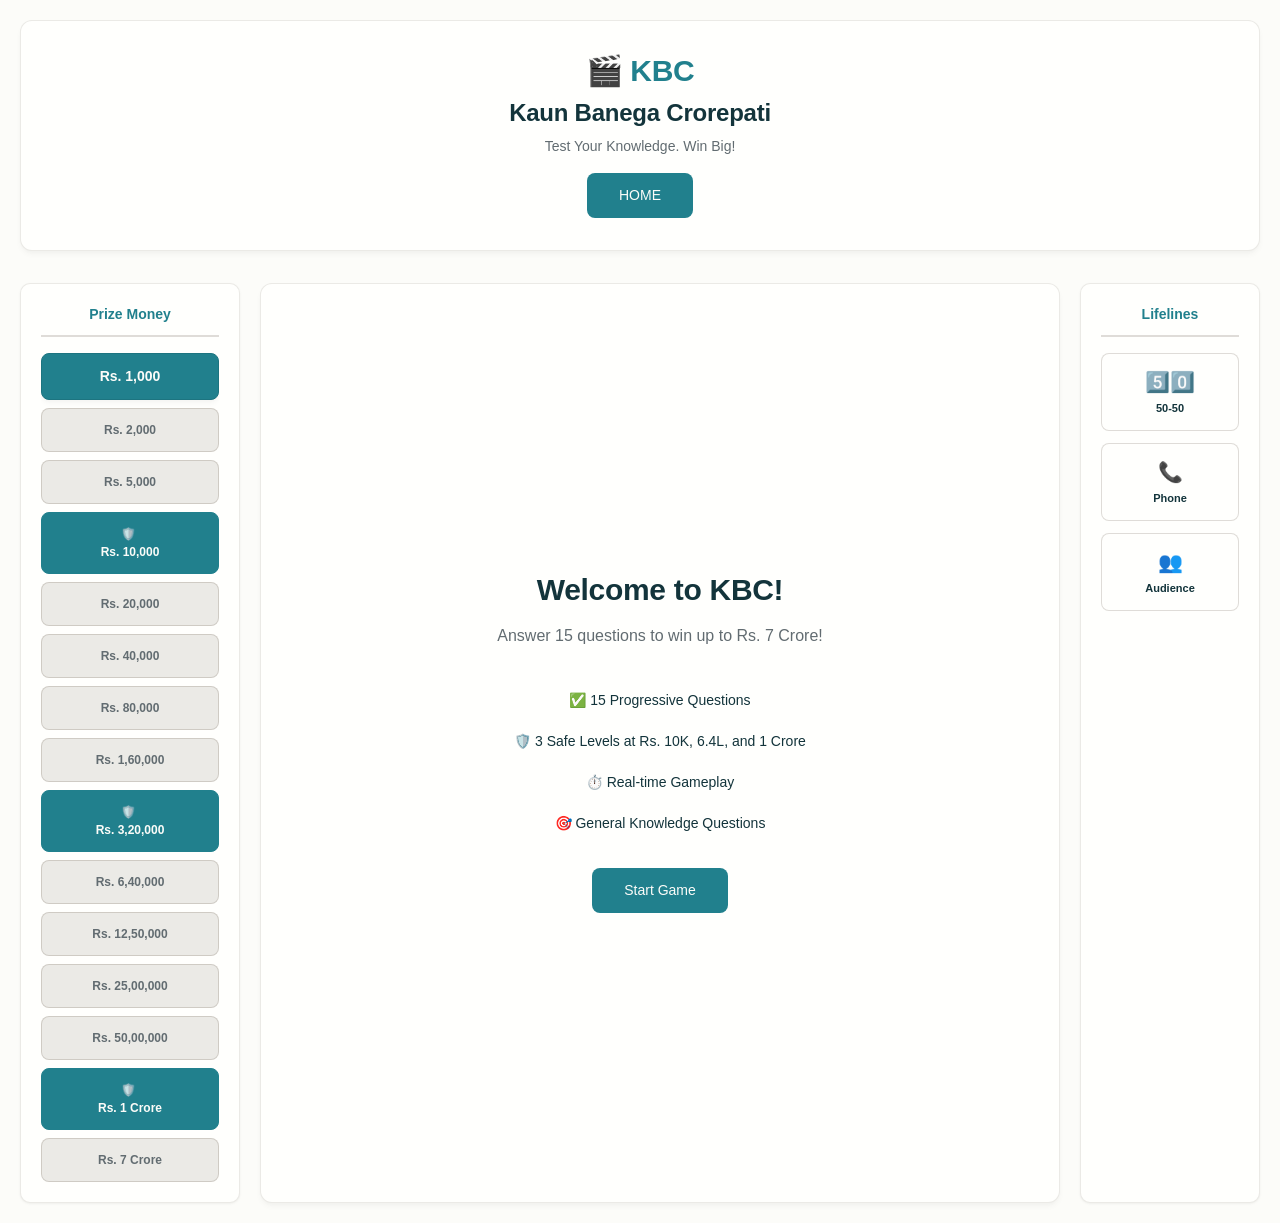
==== commit fe69dff9: "DONE" ====
--- a/index.html
+++ b/index.html
@@ -14,6 +14,7 @@
                 <h1 class="logo">🎬 KBC</h1>
                 <h2 class="title">Kaun Banega Crorepati</h2>
                 <p class="tagline">Test Your Knowledge. Win Big!</p>
+                <button class="btn btn-primary" onclick="window.location.href='index.html'">HOME</button>
             </div>
         </header>
 
@@ -49,7 +50,7 @@
                         <span class="level-amount">Rs. 1,60,000</span>
                     </div>
                     <div class="level-item safe-level" data-level="8" data-amount="320000">
-                         <span class="safe-badge">🛡️</span>
+                        <span class="safe-badge">🛡️</span>
                         <span class="level-amount">Rs. 3,20,000</span>
                     </div>
                     <div class="level-item" data-level="9" data-amount="640000">
@@ -64,11 +65,11 @@
                     <div class="level-item" data-level="12" data-amount="5000000">
                         <span class="level-amount">Rs. 50,00,000</span>
                     </div>
-                    <div class="level-item" data-level="13" data-amount="10000000">
+                    <div class="level-item safe-level" data-level="13" data-amount="10000000">
+                        <span class="safe-badge">🛡️</span>
                         <span class="level-amount">Rs. 1 Crore</span>
                     </div>
-                    <div class="level-item safe-level" data-level="14" data-amount="70000000">
-                        <span class="safe-badge">🛡️</span>
+                    <div class="level-item" data-level="14" data-amount="70000000">
                         <span class="level-amount">Rs. 7 Crore</span>
                     </div>
                 </div>
@@ -83,7 +84,7 @@
                         <p class="description">Answer 15 questions to win up to Rs. 7 Crore!</p>
                         <ul class="features">
                             <li>✅ 15 Progressive Questions</li>
-                            <li>🛡️ 3 Safe Levels at Rs. 10K, 3.2L, and 1 Crore</li>
+                            <li>🛡️ 3 Safe Levels at Rs. 10K, 6.4L, and 1 Crore</li>
                             <li>⏱️ Real-time Gameplay</li>
                             <li>🎯 General Knowledge Questions</li>
                         </ul>
@@ -153,7 +154,11 @@
                             <p>Safe Level Reached:</p>
                             <h4 id="safeLevelAmount">Rs. 10,000</h4>
                         </div>
-                        <button class="btn btn-primary" id="restartBtn">Play Again</button>
+                        <!-- <button class="btn btn-primary" id="restartBtn">Play Again</button> -->
+                         <button class="btn btn-primary" id="restartBtn">Play Again</button>
+
+                        
+                        
                     </div>
                 </section>
             </main>
--- a/style.css
+++ b/style.css
@@ -1613,4 +1613,4 @@
 /* Hidden means REALLY hidden */
 .option-btn.hidden {
   display: none !important;
-}
+}
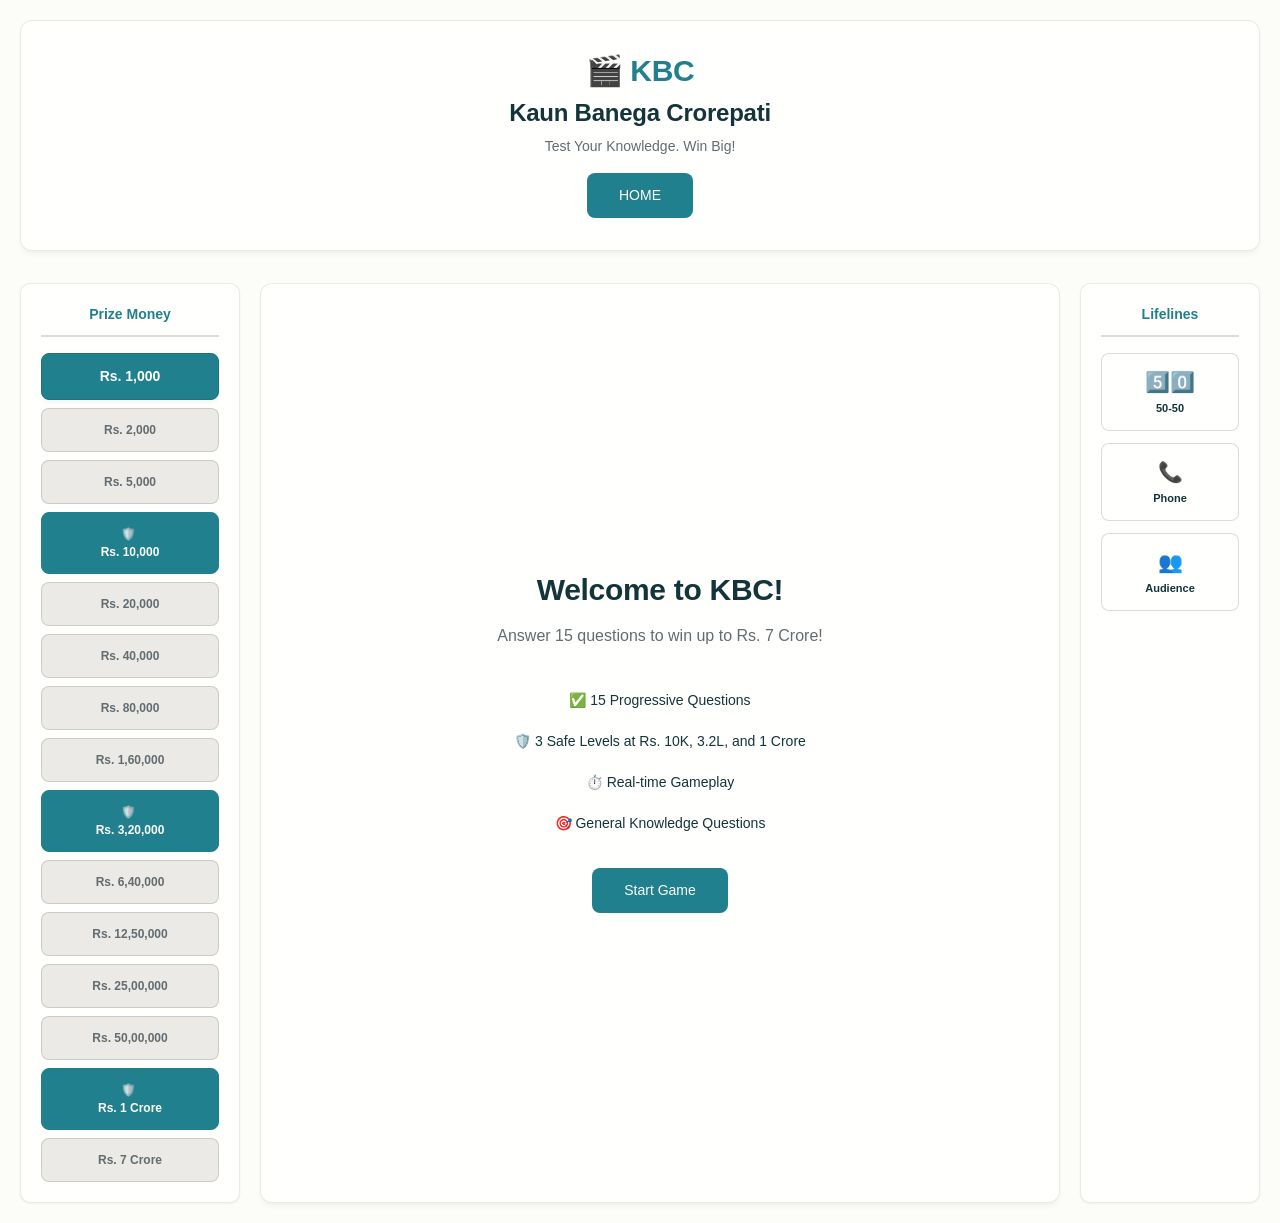
==== commit 8d3f7fc7: "safe level" ====
--- a/index.html
+++ b/index.html
@@ -84,7 +84,7 @@
                         <p class="description">Answer 15 questions to win up to Rs. 7 Crore!</p>
                         <ul class="features">
                             <li>✅ 15 Progressive Questions</li>
-                            <li>🛡️ 3 Safe Levels at Rs. 10K, 6.4L, and 1 Crore</li>
+                            <li>🛡️ 3 Safe Levels at Rs. 10K, 3.2L, and 1 Crore</li>
                             <li>⏱️ Real-time Gameplay</li>
                             <li>🎯 General Knowledge Questions</li>
                         </ul>
